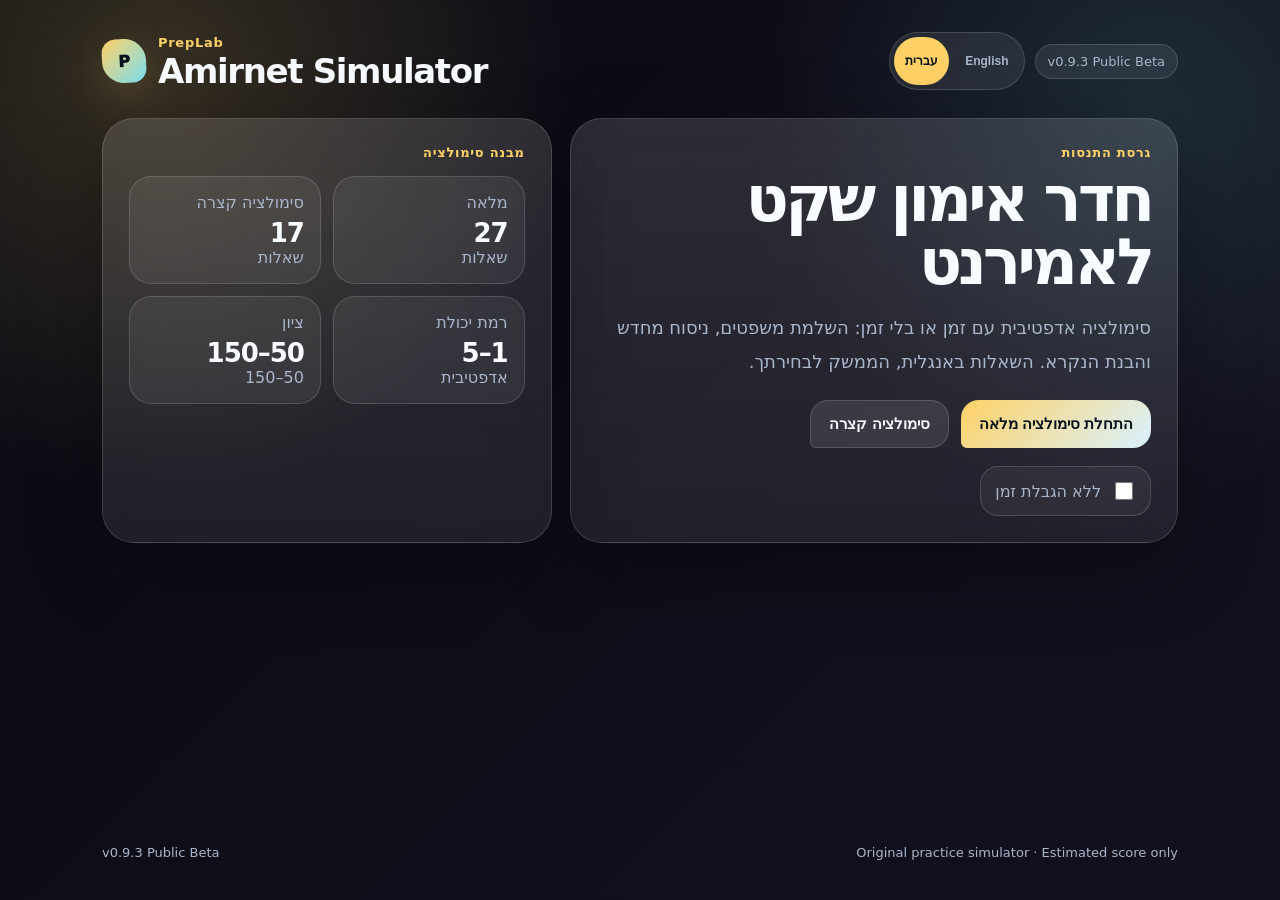
==== index.html @ 8598933a "Add files via upload" ====
<!doctype html>
<html lang="he" dir="rtl">
<head>
  <meta charset="UTF-8" />
  <meta name="viewport" content="width=device-width, initial-scale=1.0" />
  <meta name="description" content="PrepLab — סימולטור אמירנט אדפטיבי חינמי. תרגול מותאם אישית עם ציון משוער." />
  <meta name="theme-color" content="#FAF9F6" />
  <title>PrepLab · Amirnet Simulator</title>
  <link rel="preconnect" href="https://fonts.googleapis.com">
  <link rel="preconnect" href="https://fonts.gstatic.com" crossorigin>
  <link href="https://fonts.googleapis.com/css2?family=Fraunces:opsz,wght@9..144,600&family=Heebo:wght@400;500;700&family=Inter:wght@400;500;600;700&display=swap" rel="stylesheet">
  <link rel="stylesheet" href="css/styles.css" />
</head>
<body>
  <div class="app-shell">
    <header class="topbar">
      <a class="brand" href="index.html" aria-label="PrepLab home">
        <span class="brand-mark">P</span>
        <span>
          <span class="eyebrow">PrepLab</span>
          <strong>Amirnet Simulator</strong>
        </span>
      </a>
      <div class="top-actions">
        <div class="lang-controls" id="langControls"></div>
        <div class="version" id="versionBadge">v0.9.4</div>
      </div>
    </header>

    <main id="app"></main>

    <footer>
      <span>Original practice simulator · Estimated score only</span>
      <span id="footerVersion">v0.9.4</span>
    </footer>
  </div>

  <script src="data/blueprint.js"></script>
  <script src="questions/questionBank.js"></script>
  <script src="js/scoring.js"></script>
  <script src="js/adaptiveEngine.js"></script>
  <script src="js/app.js"></script>
</body>
</html>
---- css/styles.css ----
:root {
  --bg: #090b12;
  --bg2: #14101f;
  --surface: rgba(255,255,255,0.08);
  --surface-strong: rgba(255,255,255,0.13);
  --surface-soft: rgba(255,255,255,0.055);
  --text: #f8fbff;
  --muted: #aab6cc;
  --line: rgba(255,255,255,0.15);
  --accent: #ffd166;
  --accent2: #7bdff2;
  --good: #7df0b2;
  --bad: #ff9a9a;
  --shadow: 0 24px 80px rgba(0,0,0,.30);
}
* { box-sizing: border-box; }
html { scroll-behavior: smooth; }
body {
  margin: 0;
  min-height: 100vh;
  color: var(--text);
  background:
    radial-gradient(circle at 12% 8%, rgba(255,209,102,.18), transparent 30%),
    radial-gradient(circle at 90% 12%, rgba(123,223,242,.14), transparent 28%),
    linear-gradient(135deg, var(--bg), var(--bg2));
  font-family: ui-sans-serif, system-ui, -apple-system, BlinkMacSystemFont, "Segoe UI", Arial, sans-serif;
}
.bg-orb { position: fixed; pointer-events:none; filter: blur(46px); opacity:.45; border-radius:999px; z-index:0; }
.orb-a { width:260px; height:260px; background:#8bd3ff; top:80px; left:-80px; }
.orb-b { width:310px; height:310px; background:#b7f7d1; bottom:-120px; right:-90px; }
.app-shell { position:relative; z-index:1; max-width: 1120px; margin: 0 auto; min-height: 100vh; padding: 22px; display:flex; flex-direction:column; gap:22px; }
.topbar { display:flex; justify-content:space-between; align-items:center; gap:16px; padding: 10px 0 6px; }
.brand { display:flex; align-items:center; gap:12px; color:var(--text); text-decoration:none; }
.brand-mark { display:grid; place-items:center; width:44px; height:44px; border-radius:14px 22px 14px 22px; background:linear-gradient(135deg,var(--accent),var(--accent2)); color:#07101d; font-weight:950; box-shadow:0 12px 40px rgba(255,209,102,.18); transform: rotate(-3deg); }
.brand strong { display:block; font-size: clamp(22px, 3vw, 34px); letter-spacing:-.04em; line-height:1; }
.eyebrow { display:block; color: var(--accent); text-transform:uppercase; letter-spacing:.16em; font-size:11px; font-weight:850; margin-bottom:4px; }
.top-actions { display:flex; gap:10px; align-items:center; flex-wrap:wrap; justify-content:flex-end; }
.version, .ghost-link { border:1px solid var(--line); background:var(--surface); padding:9px 12px; border-radius:999px; color:var(--muted); font-size:13px; text-decoration:none; backdrop-filter: blur(14px); }
.ghost-link:hover { color:var(--text); border-color:rgba(255,255,255,.28); }
.lang-controls { display:flex; gap:5px; padding:4px; border:1px solid var(--line); background:var(--surface); border-radius:999px; backdrop-filter: blur(14px); }
.lang-btn { padding:7px 11px; border-radius:999px; font-size:12px; color:var(--muted); background:transparent; border:0; }
.lang-btn.active { background:var(--accent); color:#07101d; }
.card { background: linear-gradient(180deg, var(--surface-strong), var(--surface)); border:1px solid var(--line); border-radius:32px; padding:26px; box-shadow: var(--shadow); backdrop-filter: blur(20px); position:relative; overflow:hidden; }
.card:before { content:""; position:absolute; inset:0; pointer-events:none; opacity:.18; background-image: radial-gradient(rgba(255,255,255,.18) 1px, transparent 1px); background-size: 18px 18px; mask-image: linear-gradient(to bottom, black, transparent 70%); }
.card > * { position:relative; }
.hero { display:grid; grid-template-columns: 1.15fr .85fr; gap:18px; align-items:stretch; }
h2 { margin: 8px 0 10px; font-size: clamp(34px, 5vw, 64px); letter-spacing:-.065em; line-height:.98; max-width: 780px; }
h3 { margin-top: 28px; }
.hero p, .muted-note { color: var(--muted); line-height:1.75; font-size:17px; }
.actions { display:flex; flex-wrap:wrap; gap:12px; margin-top:22px; align-items:center; }
button, .button-link { border:0; border-radius:18px 18px 18px 6px; padding:14px 18px; font-size:15px; font-weight:850; cursor:pointer; color:#07101d; background: linear-gradient(135deg,var(--accent),#d9f2ff); transition: transform .12s ease, opacity .12s ease, box-shadow .12s ease; text-decoration:none; display:inline-flex; align-items:center; justify-content:center; min-height:48px; }
button:hover, .button-link:hover { transform: translateY(-1px); box-shadow:0 12px 36px rgba(139,211,255,.18); }
button.secondary { background: rgba(255,255,255,0.10); color: var(--text); border:1px solid var(--line); }
.button-link { background:rgba(199,249,204,.16); color:var(--text); border:1px solid rgba(199,249,204,.26); }
button:disabled { opacity:.45; cursor:not-allowed; box-shadow:none; }
.toggle { display:flex; gap:10px; align-items:center; color:var(--muted); margin-top:18px; padding:12px 14px; background:rgba(255,255,255,.055); border:1px solid var(--line); border-radius:18px; width:max-content; max-width:100%; }
.toggle input { width:18px; height:18px; accent-color: var(--accent); }
.stats-grid { display:grid; grid-template-columns:repeat(4,1fr); gap:12px; margin:16px 0; }
.mini-grid { grid-template-columns:1fr 1fr; }
.stat { background:rgba(255,255,255,0.065); border:1px solid var(--line); border-radius:22px; padding:16px; color:var(--muted); }
.stat strong { display:block; font-size:26px; margin-top:6px; color:var(--text); letter-spacing:-.04em; }
.progress { width:100%; height:10px; background:rgba(255,255,255,0.10); border-radius:99px; overflow:hidden; margin:14px 0 0; }
.progress span { display:block; height:100%; background:linear-gradient(90deg,var(--accent),var(--accent2)); width:0%; }
.exam-card { max-width: 940px; margin:0 auto; }
.exam-head { display:flex; justify-content:space-between; gap:16px; align-items:center; margin-bottom:14px; color:var(--muted); font-weight:750; }
.question-meta { display:flex; flex-wrap:wrap; gap:8px; margin:18px 0; }
.pill { border:1px solid var(--line); color:var(--muted); background:rgba(255,255,255,0.06); border-radius:999px; padding:7px 11px; font-size:13px; }
.question-text { font-size:23px; line-height:1.58; margin:16px 0 20px; }
.options { display:grid; gap:11px; }
.option { text-align:left; width:100%; background:rgba(255,255,255,0.075); color:var(--text); border:1px solid var(--line); font-weight:700; line-height:1.45; }
.option.selected { outline:2px solid var(--accent); background:rgba(139,211,255,.17); }
.passage { background:rgba(255,255,255,0.055); border:1px solid var(--line); border-radius:24px; padding:19px; color:#eaf1ff; line-height:1.8; max-height:340px; overflow:auto; margin-bottom:18px; }
.nav { display:flex; justify-content:space-between; gap:12px; margin-top:24px; }
.score-number { font-size:78px; margin:8px 0; letter-spacing:-.075em; line-height:1; }
.review { display:grid; gap:12px; }
.review-item, .metric-row { border:1px solid var(--line); border-radius:20px; padding:15px; background:rgba(255,255,255,0.055); }
.good { color: var(--good); font-weight:900; }
.bad { color: var(--bad); font-weight:900; }
.metric-row > div:first-child { display:flex; justify-content:space-between; gap:12px; align-items:center; margin-bottom:8px; color:var(--muted); }
.metric-row strong { color:var(--text); }
.progress.slim { height:8px; margin:0; }
.ability-path { display:flex; flex-wrap:wrap; align-items:center; gap:10px; padding:15px; border:1px solid var(--line); background:rgba(255,255,255,0.055); border-radius:20px; color:var(--muted); }
.ability-path span { color:var(--text); font-weight:900; background:rgba(255,255,255,0.08); border:1px solid var(--line); border-radius:999px; padding:6px 10px; }
.ability-path b { color:var(--accent); }
.english-content { direction:ltr; text-align:left; }
.review-question { margin-top:10px; color:#e9efff; font-weight:800; }
footer { margin-top:auto; padding:18px 0; display:flex; justify-content:space-between; gap:12px; color:var(--muted); font-size:13px; }
body.rtl { font-family: system-ui, -apple-system, BlinkMacSystemFont, "Segoe UI", Arial, sans-serif; }
body.rtl .eyebrow { text-transform:none; letter-spacing:.055em; font-size:13px; }
body.rtl .hero p { font-size:18px; line-height:1.85; }
body.rtl .topbar, body.rtl .brand { direction:ltr; }
body.rtl .hero, body.rtl .card, body.rtl footer { direction:rtl; }
body.rtl .option { text-align:left; }
body.rtl .exam-head, body.rtl .metric-row > div:first-child { direction:rtl; }
body.rtl .version { direction:ltr; }
@media (max-width: 760px) {
  .app-shell { padding:16px; }
  .hero { grid-template-columns:1fr; }
  .stats-grid { grid-template-columns:repeat(2,1fr); }
  .topbar { flex-direction:column; align-items:flex-start; }
  .top-actions { justify-content:flex-start; }
  .score-number { font-size:58px; }
  .metric-row > div:first-child { flex-direction:column; align-items:flex-start; }
  .nav { flex-direction:column; }
  .nav .actions { width:100%; }
  button, .button-link { width:100%; }
  .toggle { width:100%; }
}
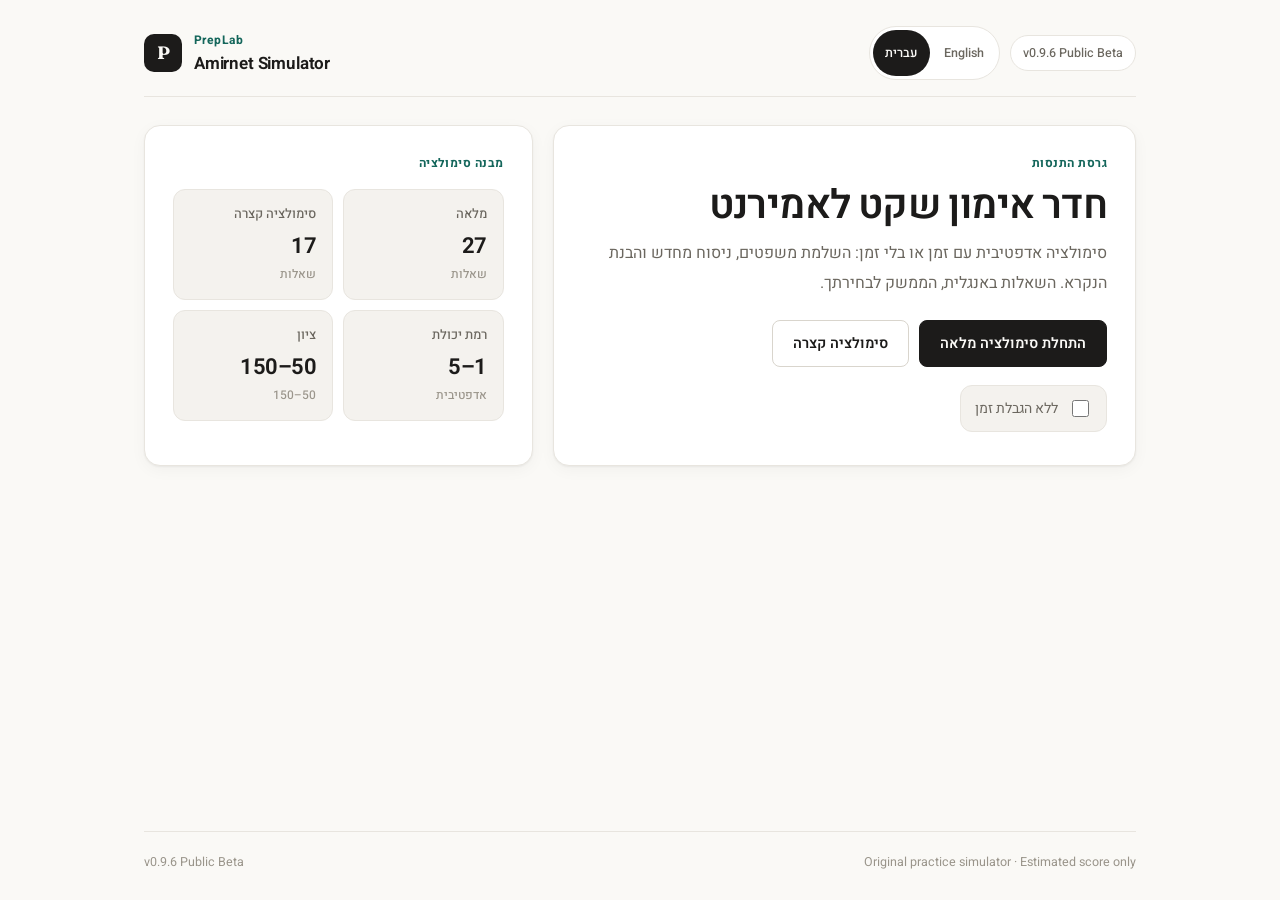
==== commit 1b2c89d5: "Add files via upload" ====
--- a/index.html
+++ b/index.html
@@ -23,7 +23,7 @@
       </a>
       <div class="top-actions">
         <div class="lang-controls" id="langControls"></div>
-        <div class="version" id="versionBadge">v0.9.4</div>
+        <div class="version" id="versionBadge">v0.9.6</div>
       </div>
     </header>
 
@@ -31,13 +31,14 @@
 
     <footer>
       <span>Original practice simulator · Estimated score only</span>
-      <span id="footerVersion">v0.9.4</span>
+      <span id="footerVersion">v0.9.6</span>
     </footer>
   </div>
 
   <script src="data/blueprint.js"></script>
   <script src="questions/questionBank.js"></script>
   <script src="js/scoring.js"></script>
+  <script src="js/telemetry.js"></script>
   <script src="js/adaptiveEngine.js"></script>
   <script src="js/app.js"></script>
 </body>
--- a/css/styles.css
+++ b/css/styles.css
@@ -1,108 +1,628 @@
+/* ============================================================
+   PrepLab Design System · v0.9.4
+   "A quiet study room" — paper, ink, one scholarly green.
+   No gradients. No blur. No orbs. Typography is the brand.
+   ============================================================ */
+
 :root {
-  --bg: #090b12;
-  --bg2: #14101f;
-  --surface: rgba(255,255,255,0.08);
-  --surface-strong: rgba(255,255,255,0.13);
-  --surface-soft: rgba(255,255,255,0.055);
-  --text: #f8fbff;
-  --muted: #aab6cc;
-  --line: rgba(255,255,255,0.15);
-  --accent: #ffd166;
-  --accent2: #7bdff2;
-  --good: #7df0b2;
-  --bad: #ff9a9a;
-  --shadow: 0 24px 80px rgba(0,0,0,.30);
-}
+  /* Surfaces */
+  --paper: #FAF9F6;
+  --card: #FFFFFF;
+  --card-soft: #F4F2EE;
+  --line: #E8E5DF;
+  --line-strong: #D9D5CD;
+
+  /* Ink */
+  --ink: #1C1B1A;
+  --ink-soft: #6B675F;
+  --ink-faint: #9A958B;
+
+  /* Accent — deep scholarly green */
+  --accent: #14665B;
+  --accent-ink: #0E4A42;
+  --accent-soft: #E7F0EE;
+  --accent-line: #BFD8D3;
+
+  /* Semantic */
+  --good: #1D7A4F;
+  --good-soft: #E8F3EC;
+  --bad: #B3372F;
+  --bad-soft: #F9ECEA;
+  --warn: #B26A00;
+
+  /* Shape & depth */
+  --r-lg: 16px;
+  --r-md: 12px;
+  --r-sm: 8px;
+  --shadow: 0 1px 2px rgba(28, 27, 26, 0.05), 0 4px 16px rgba(28, 27, 26, 0.04);
+
+  /* Type */
+  --font-ui: "Inter", "Heebo", system-ui, -apple-system, "Segoe UI", sans-serif;
+  --font-display: "Fraunces", "Heebo", Georgia, serif;
+}
+
 * { box-sizing: border-box; }
 html { scroll-behavior: smooth; }
+
 body {
   margin: 0;
   min-height: 100vh;
-  color: var(--text);
-  background:
-    radial-gradient(circle at 12% 8%, rgba(255,209,102,.18), transparent 30%),
-    radial-gradient(circle at 90% 12%, rgba(123,223,242,.14), transparent 28%),
-    linear-gradient(135deg, var(--bg), var(--bg2));
-  font-family: ui-sans-serif, system-ui, -apple-system, BlinkMacSystemFont, "Segoe UI", Arial, sans-serif;
-}
-.bg-orb { position: fixed; pointer-events:none; filter: blur(46px); opacity:.45; border-radius:999px; z-index:0; }
-.orb-a { width:260px; height:260px; background:#8bd3ff; top:80px; left:-80px; }
-.orb-b { width:310px; height:310px; background:#b7f7d1; bottom:-120px; right:-90px; }
-.app-shell { position:relative; z-index:1; max-width: 1120px; margin: 0 auto; min-height: 100vh; padding: 22px; display:flex; flex-direction:column; gap:22px; }
-.topbar { display:flex; justify-content:space-between; align-items:center; gap:16px; padding: 10px 0 6px; }
-.brand { display:flex; align-items:center; gap:12px; color:var(--text); text-decoration:none; }
-.brand-mark { display:grid; place-items:center; width:44px; height:44px; border-radius:14px 22px 14px 22px; background:linear-gradient(135deg,var(--accent),var(--accent2)); color:#07101d; font-weight:950; box-shadow:0 12px 40px rgba(255,209,102,.18); transform: rotate(-3deg); }
-.brand strong { display:block; font-size: clamp(22px, 3vw, 34px); letter-spacing:-.04em; line-height:1; }
-.eyebrow { display:block; color: var(--accent); text-transform:uppercase; letter-spacing:.16em; font-size:11px; font-weight:850; margin-bottom:4px; }
-.top-actions { display:flex; gap:10px; align-items:center; flex-wrap:wrap; justify-content:flex-end; }
-.version, .ghost-link { border:1px solid var(--line); background:var(--surface); padding:9px 12px; border-radius:999px; color:var(--muted); font-size:13px; text-decoration:none; backdrop-filter: blur(14px); }
-.ghost-link:hover { color:var(--text); border-color:rgba(255,255,255,.28); }
-.lang-controls { display:flex; gap:5px; padding:4px; border:1px solid var(--line); background:var(--surface); border-radius:999px; backdrop-filter: blur(14px); }
-.lang-btn { padding:7px 11px; border-radius:999px; font-size:12px; color:var(--muted); background:transparent; border:0; }
-.lang-btn.active { background:var(--accent); color:#07101d; }
-.card { background: linear-gradient(180deg, var(--surface-strong), var(--surface)); border:1px solid var(--line); border-radius:32px; padding:26px; box-shadow: var(--shadow); backdrop-filter: blur(20px); position:relative; overflow:hidden; }
-.card:before { content:""; position:absolute; inset:0; pointer-events:none; opacity:.18; background-image: radial-gradient(rgba(255,255,255,.18) 1px, transparent 1px); background-size: 18px 18px; mask-image: linear-gradient(to bottom, black, transparent 70%); }
-.card > * { position:relative; }
-.hero { display:grid; grid-template-columns: 1.15fr .85fr; gap:18px; align-items:stretch; }
-h2 { margin: 8px 0 10px; font-size: clamp(34px, 5vw, 64px); letter-spacing:-.065em; line-height:.98; max-width: 780px; }
-h3 { margin-top: 28px; }
-.hero p, .muted-note { color: var(--muted); line-height:1.75; font-size:17px; }
-.actions { display:flex; flex-wrap:wrap; gap:12px; margin-top:22px; align-items:center; }
-button, .button-link { border:0; border-radius:18px 18px 18px 6px; padding:14px 18px; font-size:15px; font-weight:850; cursor:pointer; color:#07101d; background: linear-gradient(135deg,var(--accent),#d9f2ff); transition: transform .12s ease, opacity .12s ease, box-shadow .12s ease; text-decoration:none; display:inline-flex; align-items:center; justify-content:center; min-height:48px; }
-button:hover, .button-link:hover { transform: translateY(-1px); box-shadow:0 12px 36px rgba(139,211,255,.18); }
-button.secondary { background: rgba(255,255,255,0.10); color: var(--text); border:1px solid var(--line); }
-.button-link { background:rgba(199,249,204,.16); color:var(--text); border:1px solid rgba(199,249,204,.26); }
-button:disabled { opacity:.45; cursor:not-allowed; box-shadow:none; }
-.toggle { display:flex; gap:10px; align-items:center; color:var(--muted); margin-top:18px; padding:12px 14px; background:rgba(255,255,255,.055); border:1px solid var(--line); border-radius:18px; width:max-content; max-width:100%; }
-.toggle input { width:18px; height:18px; accent-color: var(--accent); }
-.stats-grid { display:grid; grid-template-columns:repeat(4,1fr); gap:12px; margin:16px 0; }
-.mini-grid { grid-template-columns:1fr 1fr; }
-.stat { background:rgba(255,255,255,0.065); border:1px solid var(--line); border-radius:22px; padding:16px; color:var(--muted); }
-.stat strong { display:block; font-size:26px; margin-top:6px; color:var(--text); letter-spacing:-.04em; }
-.progress { width:100%; height:10px; background:rgba(255,255,255,0.10); border-radius:99px; overflow:hidden; margin:14px 0 0; }
-.progress span { display:block; height:100%; background:linear-gradient(90deg,var(--accent),var(--accent2)); width:0%; }
-.exam-card { max-width: 940px; margin:0 auto; }
-.exam-head { display:flex; justify-content:space-between; gap:16px; align-items:center; margin-bottom:14px; color:var(--muted); font-weight:750; }
-.question-meta { display:flex; flex-wrap:wrap; gap:8px; margin:18px 0; }
-.pill { border:1px solid var(--line); color:var(--muted); background:rgba(255,255,255,0.06); border-radius:999px; padding:7px 11px; font-size:13px; }
-.question-text { font-size:23px; line-height:1.58; margin:16px 0 20px; }
-.options { display:grid; gap:11px; }
-.option { text-align:left; width:100%; background:rgba(255,255,255,0.075); color:var(--text); border:1px solid var(--line); font-weight:700; line-height:1.45; }
-.option.selected { outline:2px solid var(--accent); background:rgba(139,211,255,.17); }
-.passage { background:rgba(255,255,255,0.055); border:1px solid var(--line); border-radius:24px; padding:19px; color:#eaf1ff; line-height:1.8; max-height:340px; overflow:auto; margin-bottom:18px; }
-.nav { display:flex; justify-content:space-between; gap:12px; margin-top:24px; }
-.score-number { font-size:78px; margin:8px 0; letter-spacing:-.075em; line-height:1; }
-.review { display:grid; gap:12px; }
-.review-item, .metric-row { border:1px solid var(--line); border-radius:20px; padding:15px; background:rgba(255,255,255,0.055); }
-.good { color: var(--good); font-weight:900; }
-.bad { color: var(--bad); font-weight:900; }
-.metric-row > div:first-child { display:flex; justify-content:space-between; gap:12px; align-items:center; margin-bottom:8px; color:var(--muted); }
-.metric-row strong { color:var(--text); }
-.progress.slim { height:8px; margin:0; }
-.ability-path { display:flex; flex-wrap:wrap; align-items:center; gap:10px; padding:15px; border:1px solid var(--line); background:rgba(255,255,255,0.055); border-radius:20px; color:var(--muted); }
-.ability-path span { color:var(--text); font-weight:900; background:rgba(255,255,255,0.08); border:1px solid var(--line); border-radius:999px; padding:6px 10px; }
-.ability-path b { color:var(--accent); }
-.english-content { direction:ltr; text-align:left; }
-.review-question { margin-top:10px; color:#e9efff; font-weight:800; }
-footer { margin-top:auto; padding:18px 0; display:flex; justify-content:space-between; gap:12px; color:var(--muted); font-size:13px; }
-body.rtl { font-family: system-ui, -apple-system, BlinkMacSystemFont, "Segoe UI", Arial, sans-serif; }
-body.rtl .eyebrow { text-transform:none; letter-spacing:.055em; font-size:13px; }
-body.rtl .hero p { font-size:18px; line-height:1.85; }
-body.rtl .topbar, body.rtl .brand { direction:ltr; }
-body.rtl .hero, body.rtl .card, body.rtl footer { direction:rtl; }
-body.rtl .option { text-align:left; }
-body.rtl .exam-head, body.rtl .metric-row > div:first-child { direction:rtl; }
-body.rtl .version { direction:ltr; }
+  color: var(--ink);
+  background: var(--paper);
+  font-family: var(--font-ui);
+  font-size: 16px;
+  line-height: 1.6;
+  -webkit-font-smoothing: antialiased;
+  text-rendering: optimizeLegibility;
+}
+
+body.rtl { font-family: "Heebo", var(--font-ui); }
+
+/* ---------- Shell ---------- */
+
+.app-shell {
+  max-width: 1040px;
+  margin: 0 auto;
+  min-height: 100vh;
+  padding: 20px 24px;
+  display: flex;
+  flex-direction: column;
+  gap: 28px;
+}
+
+.topbar {
+  display: flex;
+  justify-content: space-between;
+  align-items: center;
+  gap: 16px;
+  padding: 6px 0;
+  border-bottom: 1px solid var(--line);
+  padding-bottom: 16px;
+}
+
+.brand {
+  display: flex;
+  align-items: center;
+  gap: 12px;
+  color: var(--ink);
+  text-decoration: none;
+}
+
+.brand-mark {
+  display: grid;
+  place-items: center;
+  width: 38px;
+  height: 38px;
+  border-radius: 10px;
+  background: var(--ink);
+  color: var(--paper);
+  font-weight: 700;
+  font-size: 18px;
+  font-family: var(--font-display);
+}
+
+.brand strong {
+  display: block;
+  font-size: 17px;
+  font-weight: 650;
+  letter-spacing: -0.01em;
+  line-height: 1.2;
+}
+
+.eyebrow {
+  display: block;
+  color: var(--accent);
+  text-transform: uppercase;
+  letter-spacing: 0.12em;
+  font-size: 11px;
+  font-weight: 700;
+  margin-bottom: 4px;
+}
+
+body.rtl .eyebrow { text-transform: none; letter-spacing: 0.04em; font-size: 12px; }
+
+.top-actions {
+  display: flex;
+  gap: 10px;
+  align-items: center;
+  flex-wrap: wrap;
+  justify-content: flex-end;
+}
+
+.version, .ghost-link {
+  border: 1px solid var(--line);
+  background: var(--card);
+  padding: 7px 12px;
+  border-radius: 999px;
+  color: var(--ink-soft);
+  font-size: 12.5px;
+  font-weight: 500;
+  text-decoration: none;
+}
+
+.ghost-link:hover { color: var(--ink); border-color: var(--line-strong); }
+
+.lang-controls {
+  display: flex;
+  gap: 2px;
+  padding: 3px;
+  border: 1px solid var(--line);
+  background: var(--card);
+  border-radius: 999px;
+}
+
+.lang-btn {
+  padding: 6px 12px;
+  border-radius: 999px;
+  font-size: 12.5px;
+  font-weight: 550;
+  color: var(--ink-soft);
+  background: transparent;
+  border: 0;
+  cursor: pointer;
+  font-family: inherit;
+  transition: background 0.15s ease, color 0.15s ease;
+}
+
+.lang-btn:hover { color: var(--ink); }
+.lang-btn.active { background: var(--ink); color: var(--paper); }
+
+/* ---------- Screen transitions ---------- */
+
+main > section {
+  animation: rise 0.35s cubic-bezier(0.22, 1, 0.36, 1);
+}
+
+@keyframes rise {
+  from { opacity: 0; transform: translateY(8px); }
+  to   { opacity: 1; transform: translateY(0); }
+}
+
+/* ---------- Cards ---------- */
+
+.card {
+  background: var(--card);
+  border: 1px solid var(--line);
+  border-radius: var(--r-lg);
+  padding: 28px;
+  box-shadow: var(--shadow);
+}
+
+.hero {
+  display: grid;
+  grid-template-columns: 1.2fr 0.8fr;
+  gap: 20px;
+  align-items: stretch;
+}
+
+h1, h2 {
+  margin: 8px 0 12px;
+  font-family: var(--font-display);
+  font-weight: 600;
+  font-size: clamp(28px, 4vw, 40px);
+  letter-spacing: -0.015em;
+  line-height: 1.15;
+}
+
+h3 {
+  margin: 32px 0 12px;
+  font-size: 15px;
+  font-weight: 650;
+  letter-spacing: -0.005em;
+  color: var(--ink);
+}
+
+.hero p, .muted-note {
+  color: var(--ink-soft);
+  line-height: 1.7;
+  font-size: 15.5px;
+  margin: 0 0 4px;
+}
+
+/* ---------- Buttons ---------- */
+
+.actions {
+  display: flex;
+  flex-wrap: wrap;
+  gap: 10px;
+  margin-top: 22px;
+  align-items: center;
+}
+
+button, .button-link {
+  border: 1px solid var(--ink);
+  border-radius: var(--r-sm);
+  padding: 12px 20px;
+  font-size: 14.5px;
+  font-weight: 600;
+  font-family: inherit;
+  cursor: pointer;
+  color: var(--paper);
+  background: var(--ink);
+  transition: background 0.15s ease, transform 0.15s ease, box-shadow 0.15s ease;
+  text-decoration: none;
+  display: inline-flex;
+  align-items: center;
+  justify-content: center;
+  min-height: 46px;
+}
+
+button:hover, .button-link:hover {
+  background: #33312E;
+  transform: translateY(-1px);
+  box-shadow: 0 4px 12px rgba(28, 27, 26, 0.12);
+}
+
+button:active { transform: translateY(0); }
+
+button.secondary, .button-link {
+  background: var(--card);
+  color: var(--ink);
+  border: 1px solid var(--line-strong);
+}
+
+button.secondary:hover, .button-link:hover {
+  background: var(--card-soft);
+  box-shadow: none;
+}
+
+button:disabled {
+  opacity: 0.4;
+  cursor: not-allowed;
+  transform: none;
+  box-shadow: none;
+}
+
+:focus-visible {
+  outline: 2px solid var(--accent);
+  outline-offset: 2px;
+  border-radius: var(--r-sm);
+}
+
+/* ---------- Toggle ---------- */
+
+.toggle {
+  display: flex;
+  gap: 10px;
+  align-items: center;
+  color: var(--ink-soft);
+  font-size: 14px;
+  margin-top: 18px;
+  padding: 11px 14px;
+  background: var(--card-soft);
+  border: 1px solid var(--line);
+  border-radius: var(--r-md);
+  width: max-content;
+  max-width: 100%;
+  cursor: pointer;
+}
+
+.toggle input { width: 17px; height: 17px; accent-color: var(--accent); cursor: pointer; }
+
+/* ---------- Stats ---------- */
+
+.stats-grid {
+  display: grid;
+  grid-template-columns: repeat(4, 1fr);
+  gap: 10px;
+  margin: 16px 0;
+}
+
+.mini-grid { grid-template-columns: 1fr 1fr; }
+
+.stat {
+  background: var(--card-soft);
+  border: 1px solid var(--line);
+  border-radius: var(--r-md);
+  padding: 14px 16px;
+  color: var(--ink-soft);
+  font-size: 13px;
+  font-weight: 500;
+}
+
+.stat strong {
+  display: block;
+  font-size: 22px;
+  margin-top: 4px;
+  color: var(--ink);
+  letter-spacing: -0.02em;
+  font-weight: 650;
+}
+
+.stat span { font-size: 12px; color: var(--ink-faint); }
+
+/* ---------- Progress ---------- */
+
+.progress {
+  width: 100%;
+  height: 6px;
+  background: var(--line);
+  border-radius: 99px;
+  overflow: hidden;
+  margin: 14px 0 0;
+}
+
+.progress span {
+  display: block;
+  height: 100%;
+  background: var(--accent);
+  width: 0%;
+  border-radius: 99px;
+  transition: width 0.4s cubic-bezier(0.22, 1, 0.36, 1);
+}
+
+/* ---------- Exam ---------- */
+
+.exam-card { max-width: 860px; margin: 0 auto; width: 100%; }
+
+.exam-head {
+  display: flex;
+  justify-content: space-between;
+  gap: 16px;
+  align-items: center;
+  margin-bottom: 4px;
+  color: var(--ink-soft);
+  font-weight: 550;
+  font-size: 14px;
+}
+
+.exam-timer {
+  font-variant-numeric: tabular-nums;
+  font-weight: 650;
+  color: var(--ink);
+  background: var(--card-soft);
+  border: 1px solid var(--line);
+  padding: 5px 12px;
+  border-radius: 999px;
+  font-size: 13.5px;
+}
+
+.exam-timer.time-low { color: var(--warn); border-color: #EAD9BD; background: #FBF3E5; }
+
+.question-meta {
+  display: flex;
+  flex-wrap: wrap;
+  gap: 6px;
+  margin: 20px 0 4px;
+}
+
+.pill {
+  border: 1px solid var(--line);
+  color: var(--ink-soft);
+  background: var(--card-soft);
+  border-radius: 999px;
+  padding: 4px 11px;
+  font-size: 12px;
+  font-weight: 550;
+}
+
+.question-text {
+  font-size: 20px;
+  line-height: 1.6;
+  margin: 18px 0 22px;
+  font-weight: 500;
+  letter-spacing: -0.005em;
+}
+
+.passage {
+  background: var(--card-soft);
+  border: 1px solid var(--line);
+  border-radius: var(--r-md);
+  padding: 20px 22px;
+  color: var(--ink);
+  line-height: 1.85;
+  font-size: 15.5px;
+  max-height: 320px;
+  overflow: auto;
+  margin: 18px 0 4px;
+}
+
+.passage strong { font-family: var(--font-display); font-size: 17px; font-weight: 600; }
+
+/* ---------- Options ---------- */
+
+.options { display: grid; gap: 9px; }
+
+.option {
+  text-align: left;
+  width: 100%;
+  background: var(--card);
+  color: var(--ink);
+  border: 1px solid var(--line-strong);
+  font-weight: 450;
+  font-size: 15.5px;
+  line-height: 1.5;
+  padding: 13px 16px;
+  border-radius: var(--r-md);
+  display: flex;
+  align-items: flex-start;
+  gap: 12px;
+  justify-content: flex-start;
+  transition: border-color 0.15s ease, background 0.15s ease;
+  min-height: 0;
+}
+
+.option:hover {
+  background: var(--card-soft);
+  border-color: var(--ink-faint);
+  transform: none;
+  box-shadow: none;
+}
+
+.option-num {
+  flex: 0 0 auto;
+  display: grid;
+  place-items: center;
+  width: 24px;
+  height: 24px;
+  margin-top: 1px;
+  border-radius: 7px;
+  border: 1px solid var(--line-strong);
+  background: var(--card-soft);
+  color: var(--ink-soft);
+  font-size: 12.5px;
+  font-weight: 650;
+  font-variant-numeric: tabular-nums;
+}
+
+.option.selected {
+  border-color: var(--accent);
+  background: var(--accent-soft);
+  box-shadow: inset 0 0 0 1px var(--accent);
+}
+
+.option.selected .option-num {
+  background: var(--accent);
+  border-color: var(--accent);
+  color: #fff;
+}
+
+/* ---------- Exam nav ---------- */
+
+.nav {
+  display: flex;
+  justify-content: space-between;
+  gap: 12px;
+  margin-top: 26px;
+  padding-top: 20px;
+  border-top: 1px solid var(--line);
+  align-items: center;
+}
+
+.no-back-note {
+  color: var(--ink-faint);
+  font-size: 12.5px;
+  font-weight: 450;
+}
+
+/* ---------- Results ---------- */
+
+.results-card { max-width: 860px; margin: 0 auto; width: 100%; }
+
+.score-number {
+  font-family: var(--font-display);
+  font-size: clamp(56px, 9vw, 84px);
+  font-weight: 600;
+  margin: 4px 0 8px;
+  letter-spacing: -0.03em;
+  line-height: 1;
+  color: var(--accent-ink);
+}
+
+.review, .metric-list { display: grid; gap: 10px; }
+
+.review-item, .metric-row {
+  border: 1px solid var(--line);
+  border-radius: var(--r-md);
+  padding: 16px 18px;
+  background: var(--card);
+}
+
+.review-item { font-size: 14.5px; }
+
+.good { color: var(--good); font-weight: 650; }
+.bad { color: var(--bad); font-weight: 650; }
+
+.review-item .good {
+  background: var(--good-soft);
+  padding: 2px 10px;
+  border-radius: 999px;
+  font-size: 12.5px;
+}
+
+.review-item .bad {
+  background: var(--bad-soft);
+  padding: 2px 10px;
+  border-radius: 999px;
+  font-size: 12.5px;
+}
+
+.metric-row > div:first-child {
+  display: flex;
+  justify-content: space-between;
+  gap: 12px;
+  align-items: center;
+  margin-bottom: 8px;
+  color: var(--ink-soft);
+  font-size: 13.5px;
+}
+
+.metric-row strong { color: var(--ink); font-weight: 600; }
+.progress.slim { height: 5px; margin: 0; }
+
+.ability-path {
+  display: flex;
+  flex-wrap: wrap;
+  align-items: center;
+  gap: 8px;
+  padding: 14px 16px;
+  border: 1px solid var(--line);
+  background: var(--card-soft);
+  border-radius: var(--r-md);
+  color: var(--ink-faint);
+}
+
+.ability-path span {
+  color: var(--ink);
+  font-weight: 650;
+  font-variant-numeric: tabular-nums;
+  background: var(--card);
+  border: 1px solid var(--line);
+  border-radius: var(--r-sm);
+  padding: 4px 9px;
+  font-size: 13px;
+}
+
+.ability-path b { color: var(--accent); font-weight: 500; }
+
+.review-question { margin-top: 10px; color: var(--ink); font-weight: 550; }
+
+/* ---------- Direction handling ---------- */
+
+.english-content { direction: ltr; text-align: left; }
+body.rtl .topbar, body.rtl .brand { direction: ltr; }
+body.rtl .hero, body.rtl .card, body.rtl footer { direction: rtl; }
+body.rtl .option { text-align: left; }
+body.rtl .exam-head, body.rtl .metric-row > div:first-child { direction: rtl; }
+body.rtl .version { direction: ltr; }
+body.rtl .hero p { font-size: 16px; line-height: 1.85; }
+
+/* ---------- Footer ---------- */
+
+footer {
+  margin-top: auto;
+  padding: 20px 0 8px;
+  display: flex;
+  justify-content: space-between;
+  gap: 12px;
+  color: var(--ink-faint);
+  font-size: 12.5px;
+  border-top: 1px solid var(--line);
+}
+
+/* ---------- Motion preferences ---------- */
+
+@media (prefers-reduced-motion: reduce) {
+  *, *::before, *::after {
+    animation-duration: 0.01ms !important;
+    transition-duration: 0.01ms !important;
+  }
+}
+
+/* ---------- Mobile ---------- */
+
 @media (max-width: 760px) {
-  .app-shell { padding:16px; }
-  .hero { grid-template-columns:1fr; }
-  .stats-grid { grid-template-columns:repeat(2,1fr); }
-  .topbar { flex-direction:column; align-items:flex-start; }
-  .top-actions { justify-content:flex-start; }
-  .score-number { font-size:58px; }
-  .metric-row > div:first-child { flex-direction:column; align-items:flex-start; }
-  .nav { flex-direction:column; }
-  .nav .actions { width:100%; }
-  button, .button-link { width:100%; }
-  .toggle { width:100%; }
-}
+  .app-shell { padding: 14px 16px; gap: 20px; }
+  .hero { grid-template-columns: 1fr; }
+  .stats-grid { grid-template-columns: repeat(2, 1fr); }
+  .card { padding: 20px; }
+  .topbar { flex-direction: column; align-items: flex-start; }
+  .top-actions { justify-content: flex-start; }
+  .question-text { font-size: 18px; }
+  .metric-row > div:first-child { flex-direction: column; align-items: flex-start; }
+  .nav { flex-direction: column-reverse; }
+  .nav .actions { width: 100%; margin: 0; }
+  button, .button-link { width: 100%; }
+  .toggle { width: 100%; }
+  footer { flex-direction: column; gap: 4px; }
+}
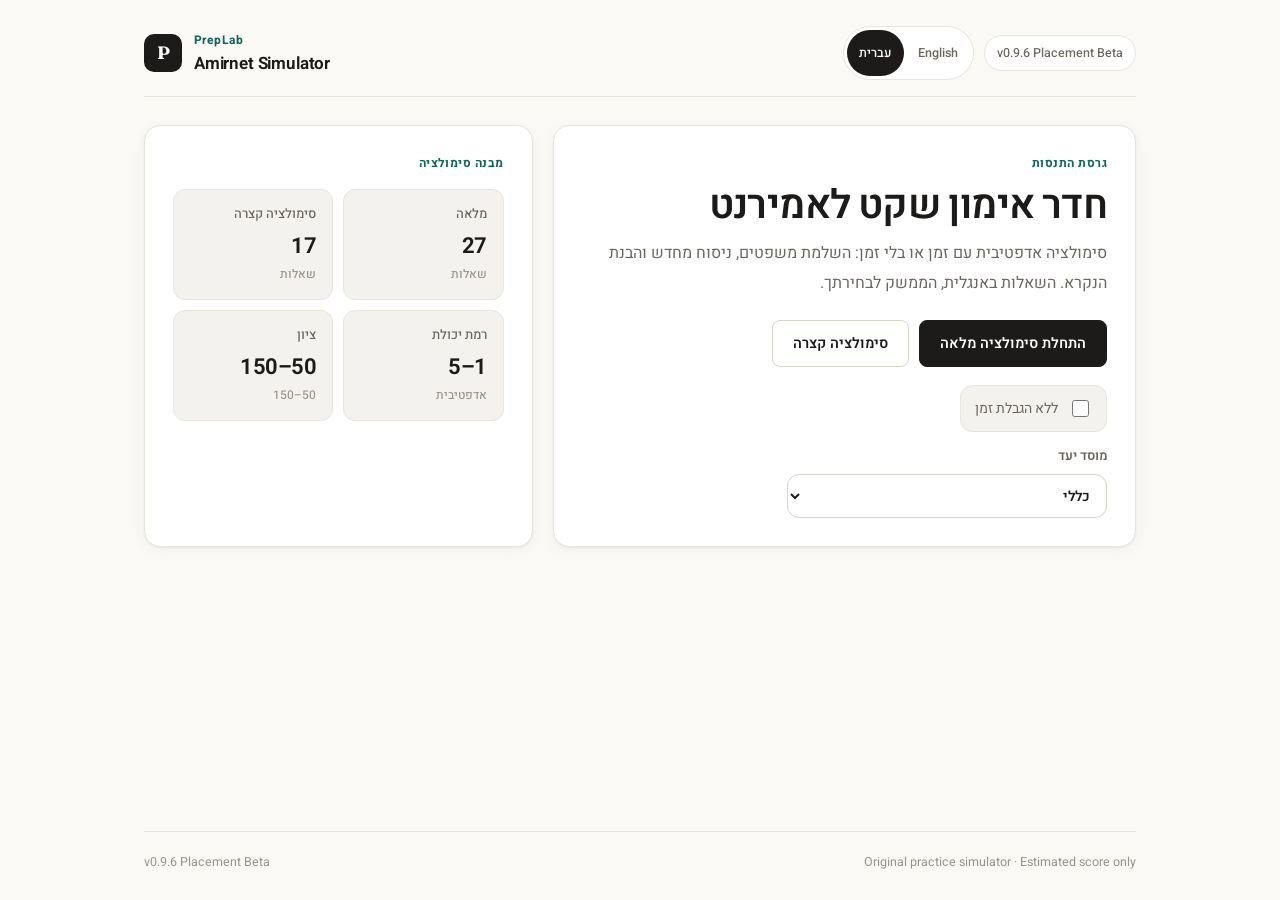
==== commit ca86b236: "Add files via upload" ====
--- a/index.html
+++ b/index.html
@@ -36,9 +36,10 @@
   </div>
 
   <script src="data/blueprint.js"></script>
+  <script src="data/institutions.js"></script>
   <script src="questions/questionBank.js"></script>
   <script src="js/scoring.js"></script>
-  <script src="js/telemetry.js"></script>
+  <script src="js/placement.js"></script>
   <script src="js/adaptiveEngine.js"></script>
   <script src="js/app.js"></script>
 </body>
--- a/css/styles.css
+++ b/css/styles.css
@@ -626,3 +626,126 @@
   .toggle { width: 100%; }
   footer { flex-direction: column; gap: 4px; }
 }
+
+/* ---------- Institution / placement ---------- */
+.field-label {
+  display: grid;
+  gap: 7px;
+  color: var(--ink-soft);
+  font-size: 13px;
+  font-weight: 600;
+  margin-top: 14px;
+  max-width: 320px;
+}
+
+.institution-select {
+  width: 100%;
+  border: 1px solid var(--line-strong);
+  border-radius: var(--r-md);
+  background: var(--card);
+  color: var(--ink);
+  min-height: 44px;
+  padding: 9px 12px;
+  font: inherit;
+  font-size: 14px;
+}
+
+.placement-card {
+  margin: 18px 0;
+  padding: 18px;
+  border: 1px solid var(--accent-line);
+  background: var(--accent-soft);
+  border-radius: var(--r-lg);
+}
+
+.placement-main {
+  display: flex;
+  justify-content: space-between;
+  gap: 16px;
+  align-items: flex-start;
+}
+
+.placement-title {
+  margin: 4px 0 6px;
+  font-family: var(--font-display);
+  font-size: clamp(24px, 4vw, 34px);
+  color: var(--accent-ink);
+}
+
+.placement-target {
+  min-width: 150px;
+  border: 1px solid var(--accent-line);
+  background: var(--card);
+  border-radius: var(--r-md);
+  padding: 12px 14px;
+  text-align: start;
+}
+
+.placement-target span {
+  display: block;
+  color: var(--ink-soft);
+  font-size: 12px;
+  font-weight: 650;
+  margin-bottom: 4px;
+}
+
+.placement-target strong {
+  display: block;
+  color: var(--ink);
+  font-size: 16px;
+}
+
+.score-scale {
+  direction: ltr;
+  display: grid;
+  grid-template-columns: auto 1fr auto;
+  gap: 10px;
+  align-items: center;
+  margin: 16px 0 10px;
+}
+
+.scale-end {
+  color: var(--ink-faint);
+  font-size: 12px;
+  font-weight: 700;
+  font-variant-numeric: tabular-nums;
+}
+
+.scale-track {
+  position: relative;
+  height: 7px;
+  background: var(--line-strong);
+  border-radius: 99px;
+}
+
+.scale-dot {
+  position: absolute;
+  top: 50%;
+  width: 17px;
+  height: 17px;
+  border-radius: 99px;
+  background: var(--accent);
+  border: 3px solid var(--card);
+  box-shadow: 0 0 0 1px var(--accent);
+  transform: translate(-50%, -50%);
+}
+
+.scale-goal {
+  position: absolute;
+  top: -4px;
+  width: 1px;
+  height: 15px;
+  background: var(--ink-soft);
+  opacity: 0.55;
+}
+
+.small-note {
+  font-size: 12.5px;
+  margin-top: 6px;
+}
+
+@media (max-width: 760px) {
+  .field-label { max-width: 100%; }
+  .placement-main { flex-direction: column; }
+  .placement-target { width: 100%; }
+}
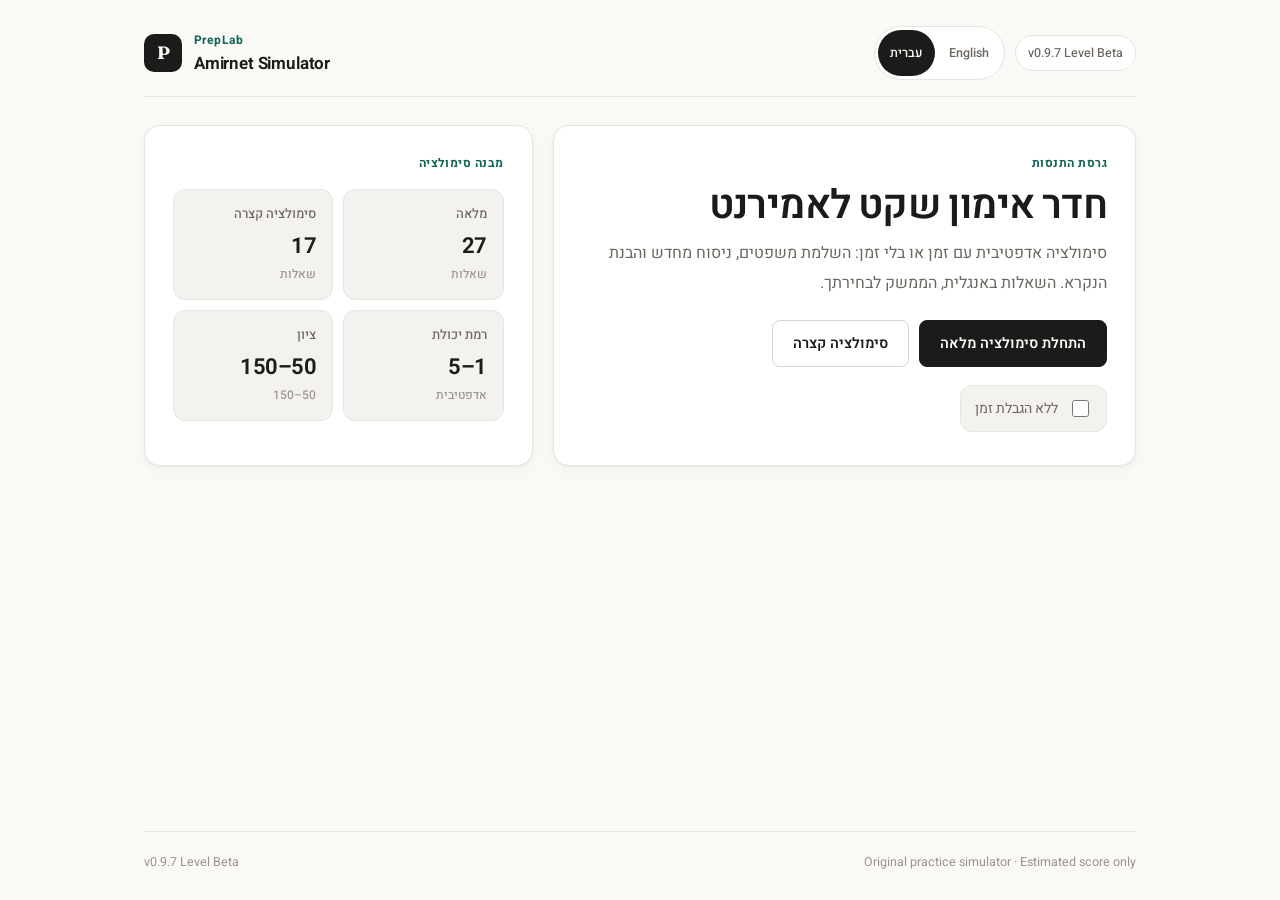
==== commit fbd3dd23: "Add files via upload" ====
--- a/index.html
+++ b/index.html
@@ -23,7 +23,7 @@
       </a>
       <div class="top-actions">
         <div class="lang-controls" id="langControls"></div>
-        <div class="version" id="versionBadge">v0.9.6</div>
+        <div class="version" id="versionBadge">v0.9.7</div>
       </div>
     </header>
 
@@ -31,12 +31,12 @@
 
     <footer>
       <span>Original practice simulator · Estimated score only</span>
-      <span id="footerVersion">v0.9.6</span>
+      <span id="footerVersion">v0.9.7</span>
     </footer>
   </div>
 
   <script src="data/blueprint.js"></script>
-  <script src="data/institutions.js"></script>
+  <script src="data/levels.js"></script>
   <script src="questions/questionBank.js"></script>
   <script src="js/scoring.js"></script>
   <script src="js/placement.js"></script>
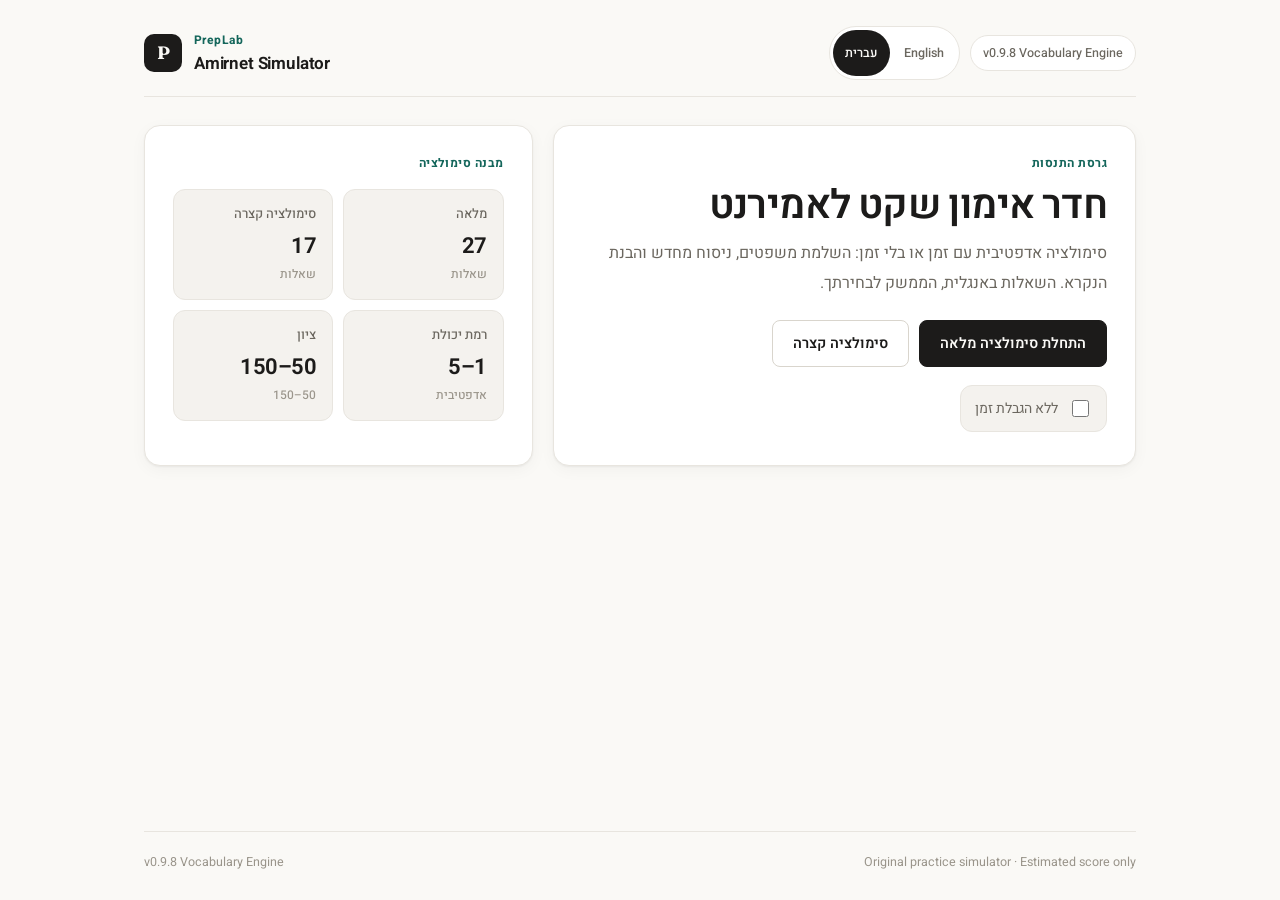
==== commit 1122f167: "Add files via upload" ====
--- a/index.html
+++ b/index.html
@@ -23,7 +23,7 @@
       </a>
       <div class="top-actions">
         <div class="lang-controls" id="langControls"></div>
-        <div class="version" id="versionBadge">v0.9.7</div>
+        <div class="version" id="versionBadge">v0.9.8</div>
       </div>
     </header>
 
@@ -31,7 +31,7 @@
 
     <footer>
       <span>Original practice simulator · Estimated score only</span>
-      <span id="footerVersion">v0.9.7</span>
+      <span id="footerVersion">v0.9.8</span>
     </footer>
   </div>
 
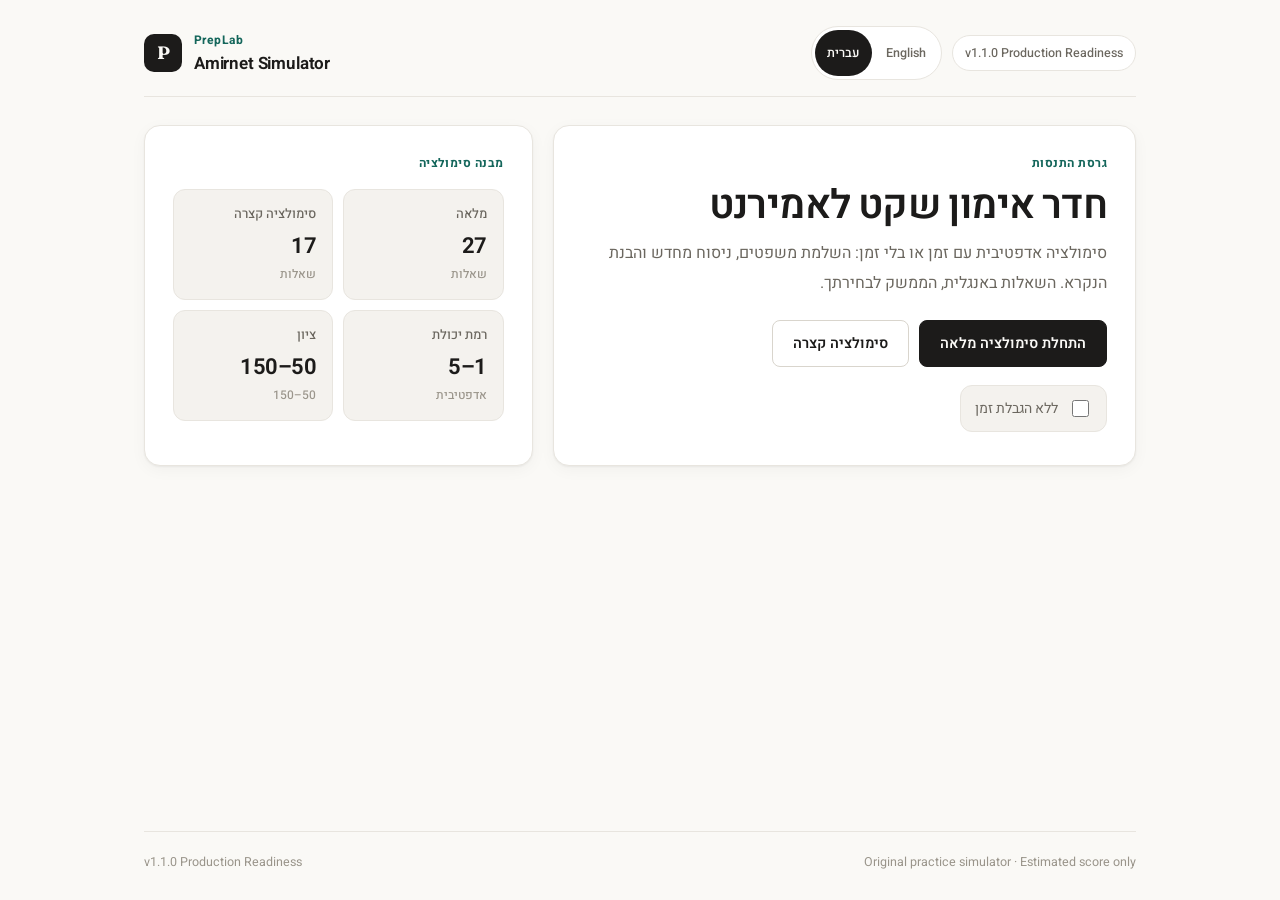
==== commit 63ac121b: "Add files via upload" ====
--- a/index.html
+++ b/index.html
@@ -23,7 +23,7 @@
       </a>
       <div class="top-actions">
         <div class="lang-controls" id="langControls"></div>
-        <div class="version" id="versionBadge">v0.9.8</div>
+        <div class="version" id="versionBadge">v1.1.0</div>
       </div>
     </header>
 
@@ -31,7 +31,7 @@
 
     <footer>
       <span>Original practice simulator · Estimated score only</span>
-      <span id="footerVersion">v0.9.8</span>
+      <span id="footerVersion">v1.1.0</span>
     </footer>
   </div>
 
--- a/css/styles.css
+++ b/css/styles.css
@@ -749,3 +749,32 @@
   .placement-main { flex-direction: column; }
   .placement-target { width: 100%; }
 }
+
+/* ---------- Developer Debug Mode ---------- */
+.debug-panel {
+  margin-top: 16px;
+  border: 1px dashed var(--line-strong);
+  background: #fffdf8;
+  border-radius: var(--r-md);
+  padding: 12px 14px;
+  color: var(--ink-soft);
+  font-size: 12.5px;
+}
+
+.debug-panel summary {
+  cursor: pointer;
+  color: var(--accent-ink);
+  font-weight: 650;
+  margin-bottom: 10px;
+}
+
+.debug-grid {
+  display: grid;
+  grid-template-columns: 150px 1fr;
+  gap: 6px 12px;
+}
+
+.debug-grid strong {
+  color: var(--ink);
+  font-weight: 600;
+}
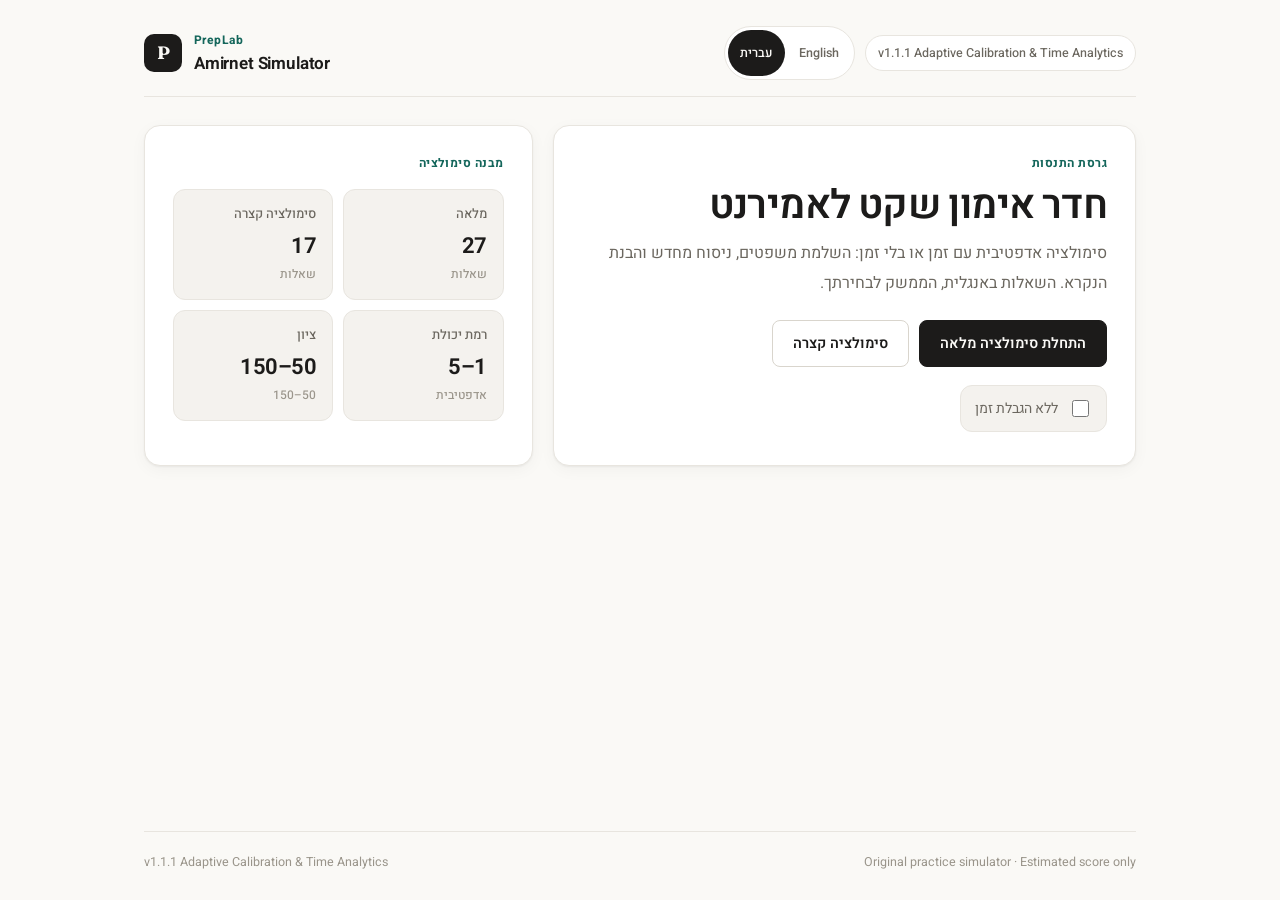
==== commit 3256de9f: "Add files via upload" ====
--- a/index.html
+++ b/index.html
@@ -23,7 +23,7 @@
       </a>
       <div class="top-actions">
         <div class="lang-controls" id="langControls"></div>
-        <div class="version" id="versionBadge">v1.1.0</div>
+        <div class="version" id="versionBadge">v1.1.1</div>
       </div>
     </header>
 
@@ -31,7 +31,7 @@
 
     <footer>
       <span>Original practice simulator · Estimated score only</span>
-      <span id="footerVersion">v1.1.0</span>
+      <span id="footerVersion">v1.1.1</span>
     </footer>
   </div>
 
@@ -41,6 +41,7 @@
   <script src="js/scoring.js"></script>
   <script src="js/placement.js"></script>
   <script src="js/adaptiveEngine.js"></script>
+  <script src="js/telemetry.js"></script>
   <script src="js/app.js"></script>
 </body>
 </html>
